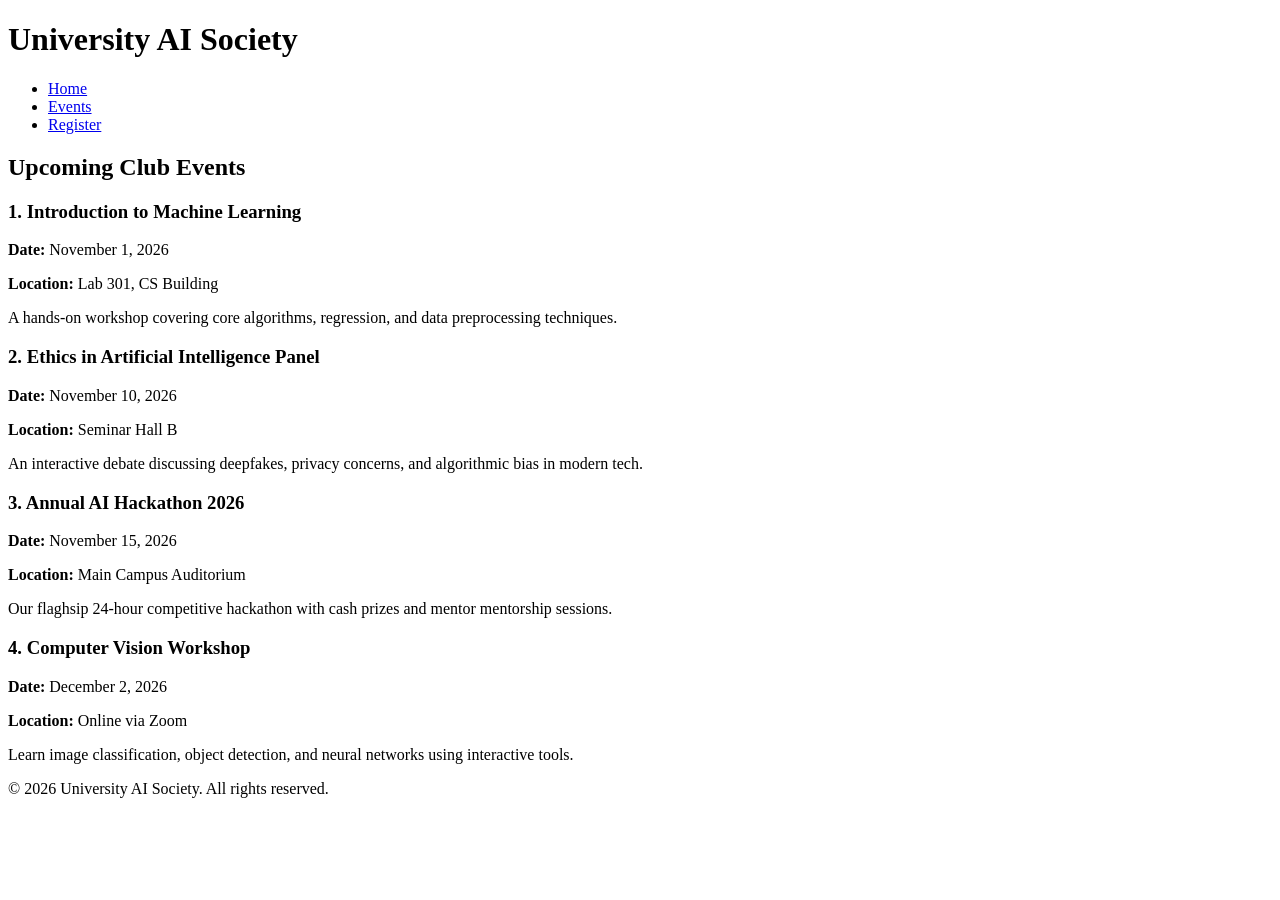
==== html/events.html @ 2da249b0 "Updatd the links of html files" ====
<!DOCTYPE html>
<html lang="en">
<head>
  <meta charset="UTF-8">
  <meta name="viewport" content="width=device-width, initial-scale=1.0">
  <title>AI Society Upcoming Events</title>
  <link rel="stylesheet" href="../css/style.css">
</head>
<body>

  <header>
    <h1>University AI Society</h1>
    <nav>
      <ul>
        <li><a href="../index.html">Home</a></li>
        <li><a href="events.html" class="active">Events</a></li>
        <li><a href="register.html">Register</a></li>
      </ul>
    </nav>
  </header>

  <main>
    <h2>Upcoming Club Events</h2>
    
    <section class="events-grid">
      
      <article class="card">
        <h3>1. Introduction to Machine Learning</h3>
        <p><strong>Date:</strong> <time datetime="2026-11-01">November 1, 2026</time></p>
        <p><strong>Location:</strong> Lab 301, CS Building</p>
        <p>A hands-on workshop covering core algorithms, regression, and data preprocessing techniques.</p>
      </article>

      <article class="card">
        <h3>2. Ethics in Artificial Intelligence Panel</h3>
        <p><strong>Date:</strong> <time datetime="2026-11-10">November 10, 2026</time></p>
        <p><strong>Location:</strong> Seminar Hall B</p>
        <p>An interactive debate discussing deepfakes, privacy concerns, and algorithmic bias in modern tech.</p>
      </article>

      <article class="card">
        <h3>3. Annual AI Hackathon 2026</h3>
        <p><strong>Date:</strong> <time datetime="2026-11-15">November 15, 2026</time></p>
        <p><strong>Location:</strong> Main Campus Auditorium</p>
        <p>Our flaghsip 24-hour competitive hackathon with cash prizes and mentor mentorship sessions.</p>
      </article>

      <article class="card">
        <h3>4. Computer Vision Workshop</h3>
        <p><strong>Date:</strong> <time datetime="2026-12-02">December 2, 2026</time></p>
        <p><strong>Location:</strong> Online via Zoom</p>
        <p>Learn image classification, object detection, and neural networks using interactive tools.</p>
      </article>

    </section>
  </main>

  <footer>
    <p>&copy; 2026 University AI Society. All rights reserved.</p>
  </footer>

</body>
</html>
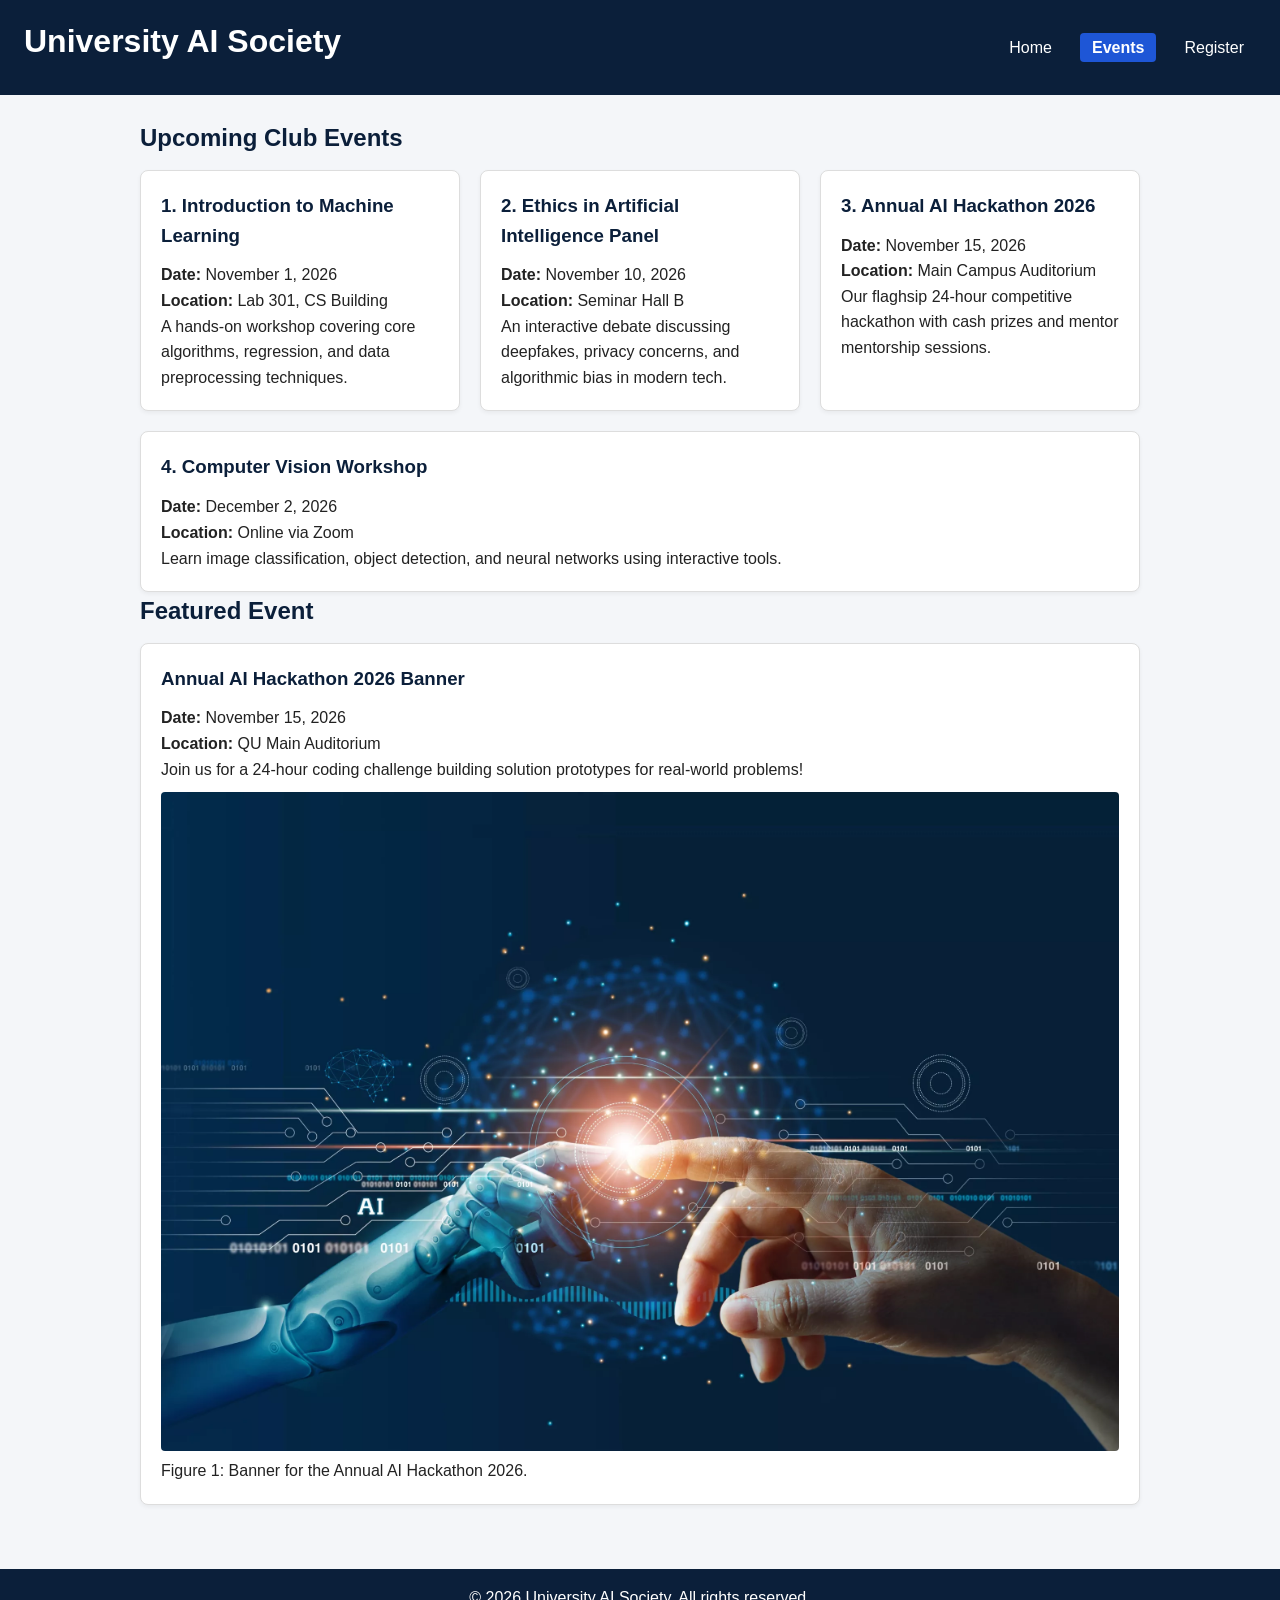
==== commit 53c7b086: "Add the css style for the uni club web site" ====
--- a/html/events.html
+++ b/html/events.html
@@ -53,6 +53,20 @@
       </article>
 
     </section>
+
+    <section class="featured">
+      <h2>Featured Event</h2>
+      <article class="card">
+        <h3>Annual AI Hackathon 2026 Banner</h3>
+        <p><strong>Date:</strong> <time datetime="2026-11-15">November 15, 2026</time></p>
+        <p><strong>Location:</strong> QU Main Auditorium</p>
+        <p>Join us for a 24-hour coding challenge building solution prototypes for real-world problems!</p>
+        <figure>
+          <img src="../images/heckthon.webp" alt="Banner for the Annual AI Hackathon 2026">
+          <figcaption>Figure 1: Banner for the Annual AI Hackathon 2026.</figcaption>
+        </figure>
+      </article>
+    </section>
   </main>
 
   <footer>
--- a/css/style.css
+++ b/css/style.css
@@ -0,0 +1,195 @@
+* {
+  box-sizing: border-box;
+  margin: 0;
+  padding: 0;
+}
+
+body {
+  font-family: "Segoe UI", Arial, sans-serif;
+  line-height: 1.6;
+  color: #222222;
+  background-color: #f4f6f9;
+  display: flex;
+  flex-direction: column;
+  min-height: 100vh;
+}
+
+h1, h2, h3 {
+  color: #0b1f3a;
+  margin-bottom: 12px;
+}
+
+header {
+  background-color: #0b1f3a;
+  color: #ffffff;
+  padding: 16px 24px;
+  display: flex;
+  flex-direction: column;
+  align-items: center;
+  gap: 12px;
+}
+
+header h1 {
+  color: #ffffff;
+}
+
+nav > ul {
+  display: flex;
+  list-style: none;
+  gap: 16px;
+}
+
+nav a {
+  color: #ffffff;
+  text-decoration: none;
+  padding: 6px 12px;
+  border-radius: 4px;
+}
+
+nav a:hover {
+  background-color: #1e56d6;
+}
+
+nav a.active {
+  background-color: #1e56d6;
+  font-weight: bold;
+}
+
+main {
+  flex: 1;
+  max-width: 1000px;
+  width: 90%;
+  margin: 24px auto;
+}
+
+.events-grid {
+  display: flex;
+  flex-wrap: wrap;
+  gap: 20px;
+}
+
+.card {
+  background: #ffffff;
+  border: 1px solid #dddddd;
+  border-radius: 8px;
+  padding: 20px;
+  flex: 1 1 280px;
+  box-shadow: 0 2px 4px rgba(0,0,0,0.05);
+}
+
+.card img {
+  max-width: 100%;
+  height: auto;
+  border-radius: 4px;
+  margin-top: 10px;
+}
+
+aside {
+  background-color: #e6ecf8;
+  border-left: 4px solid #1e56d6;
+  padding: 16px;
+  margin-top: 24px;
+  border-radius: 4px;
+}
+
+a[href^="https"] {
+  font-weight: bold;
+  color: #1e56d6;
+}
+
+fieldset {
+  border: 1px solid #cccccc;
+  padding: 16px;
+  margin-bottom: 16px;
+  border-radius: 6px;
+}
+
+legend {
+  padding: 0 8px;
+  font-weight: bold;
+  color: #0b1f3a;
+}
+
+label {
+  display: block;
+  margin-top: 10px;
+  font-weight: 600;
+}
+
+input[type="text"],
+input[type="email"],
+input[type="tel"],
+select {
+  width: 100%;
+  padding: 8px 12px;
+  margin-top: 4px;
+  border: 1px solid #cccccc;
+  border-radius: 4px;
+}
+
+input:focus, select:focus {
+  outline: 2px solid #1e56d6;
+}
+
+.btn {
+  background-color: #1e56d6;
+  color: white;
+  border: none;
+  padding: 10px 20px;
+  font-size: 16px;
+  border-radius: 4px;
+  cursor: pointer;
+}
+
+.btn:hover {
+  background-color: #0b1f3a;
+}
+
+.btn-danger {
+  background-color: #d9534f;
+  color: white;
+  border: none;
+  padding: 6px 12px;
+  border-radius: 4px;
+  cursor: pointer;
+  margin-bottom: 12px;
+}
+
+table {
+  width: 100%;
+  border-collapse: collapse;
+  margin-top: 12px;
+  background: white;
+}
+
+th, td {
+  border: 1px solid #dddddd;
+  padding: 10px;
+  text-align: left;
+}
+
+th {
+  background-color: #0b1f3a;
+  color: white;
+}
+
+footer {
+  background-color: #0b1f3a;
+  color: white;
+  text-align: center;
+  padding: 16px;
+  margin-top: 40px;
+}
+
+.success-message {
+  color: #4d0bc8;
+  font-weight: bold;
+  margin-top: 10px;
+}
+
+@media (min-width: 768px) {
+  header {
+    flex-direction: row;
+    justify-content: space-between;
+  }
+}
